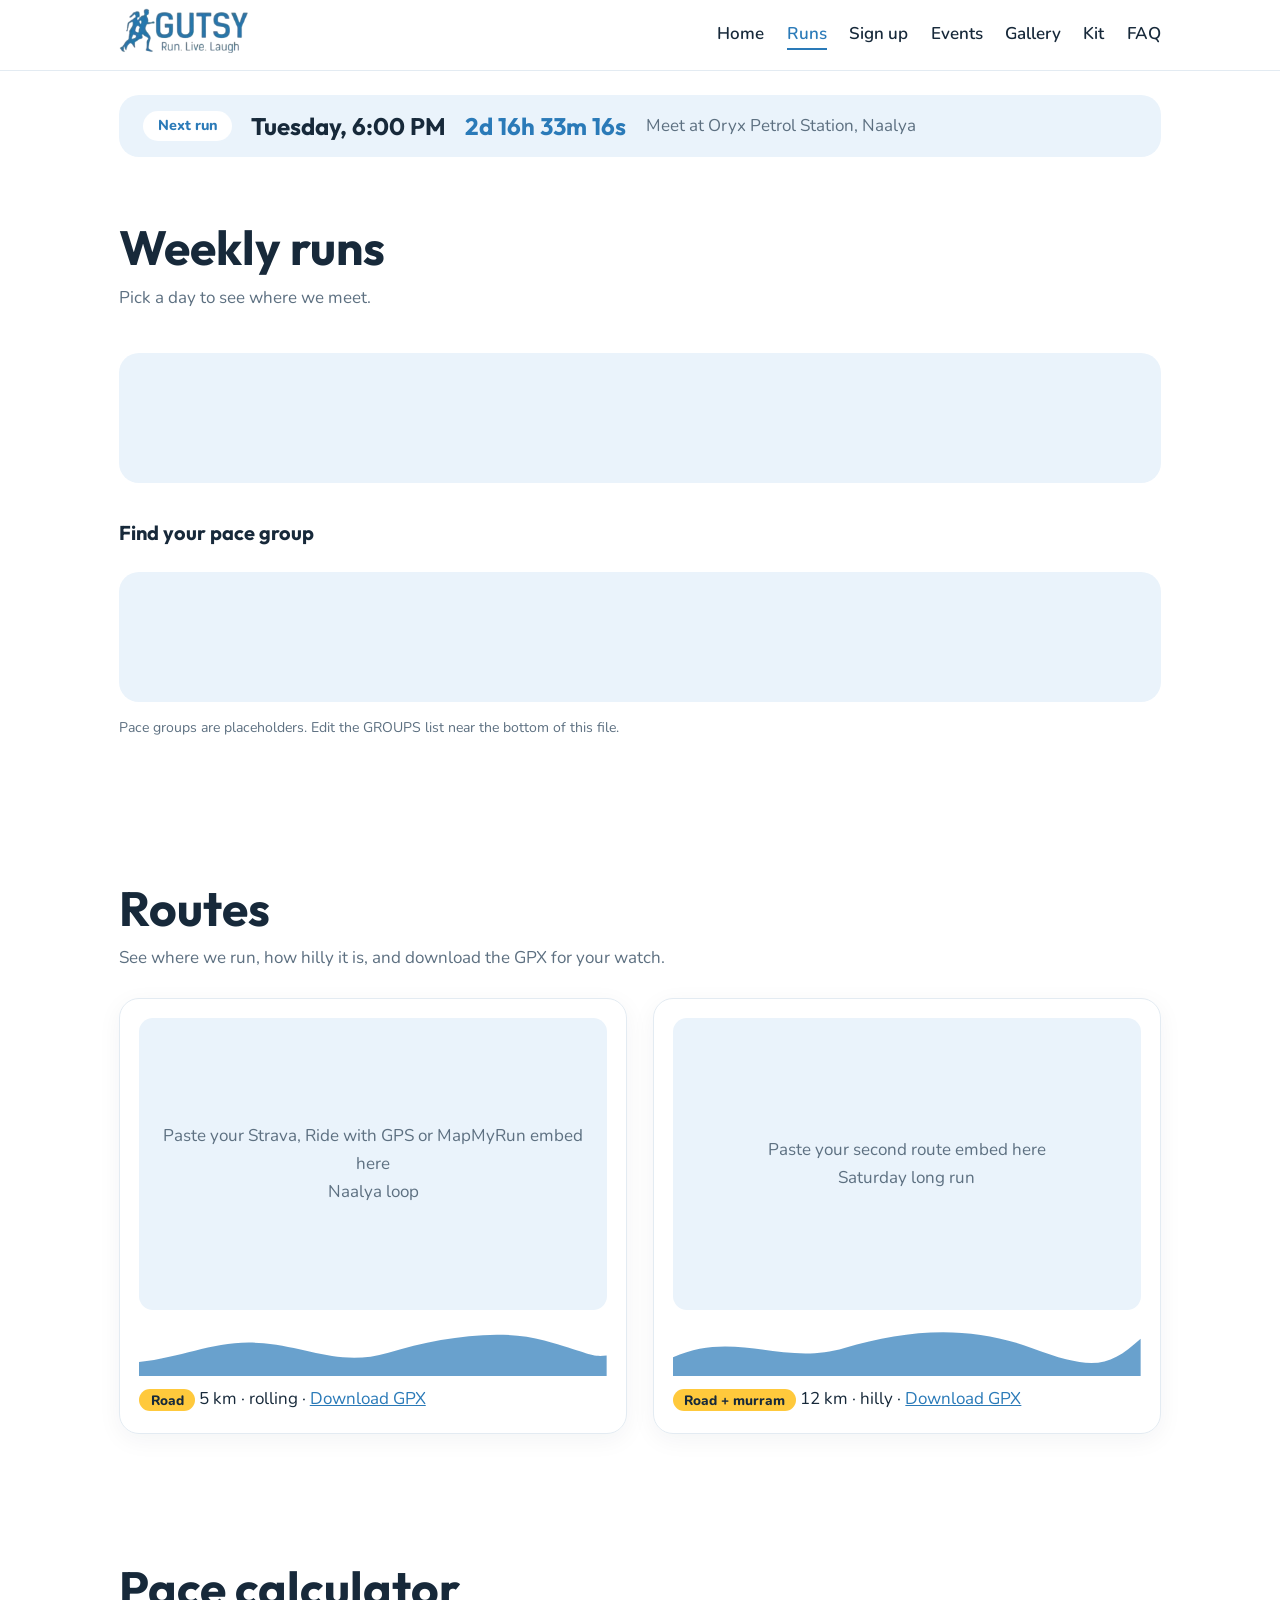
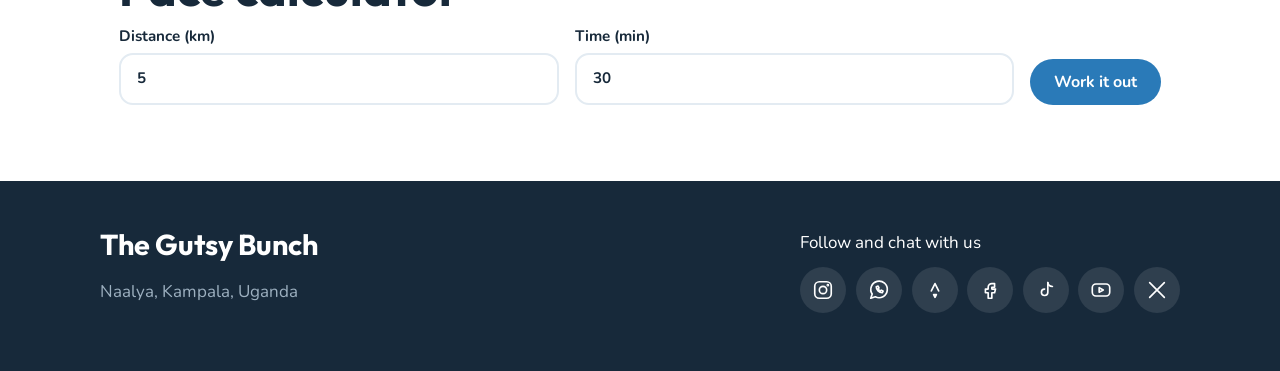
==== runs.html @ a8b138ac "first push of gutsy" ====
<!DOCTYPE html>
<html lang="en"><head><meta charset="utf-8"><meta name="viewport" content="width=device-width, initial-scale=1">
<title>Runs – The Gutsy Bunch</title>
<link rel="stylesheet" href="https://fonts.googleapis.com/css2?family=Nunito:wght@400;600;800&family=Outfit:wght@500;700&display=swap">
<link rel="stylesheet" href="css/style.css"></head><body>
<header><nav><a href="index.html"><img src="images/logo.png" alt="Gutsy – Run. Live. Laugh."></a>
<button id="burger" aria-label="Menu">☰</button><div class="links" id="links"><a href="index.html">Home</a><a href="runs.html" class="on">Runs</a><a href="signup.html">Sign up</a><a href="events.html">Events</a><a href="gallery.html">Gallery</a><a href="shop.html">Kit</a><a href="faq.html">FAQ</a></div></nav></header>
<div class="banner"><div class="next"><span class="pill">Next run</span><span class="when" id="nx-day"></span><span class="cd" id="nx-cd"></span><span id="nx-place" style="color:var(--mute)"></span></div></div><section id="runs"><h2>Weekly runs</h2><p class="lead">Pick a day to see where we meet.</p>
<div class="tabs" role="tablist" id="rtabs"></div><div class="panel" id="rpanel"></div>
<h3 style="margin:2.4rem 0 .8rem">Find your pace group</h3>
<div class="tabs" id="gtabs"></div><div class="panel" id="gpanel"></div>
<p class="note">Pace groups are placeholders. Edit the GROUPS list near the bottom of this file.</p></section><section id="routes"><h2>Routes</h2><p class="lead">See where we run, how hilly it is, and download the GPX for your watch.</p>
<div class="routes">
<div class="card"><div class="map">Paste your Strava, Ride with GPS or MapMyRun embed here<br>Naalya loop</div>
<svg class="elev" viewBox="0 0 300 60" preserveAspectRatio="none" role="img" aria-label="Elevation profile"><path d="M0 45C30 40 50 20 80 25S130 50 160 35 230 8 260 22 290 40 300 38V60H0Z" fill="#2a7ab8" opacity=".7"/></svg>
<span class="tag">Road</span> 5 km · rolling · <a href="#" onclick="return alert('Link your GPX file here')">Download GPX</a></div>
<div class="card"><div class="map">Paste your second route embed here<br>Saturday long run</div>
<svg class="elev" viewBox="0 0 300 60" preserveAspectRatio="none" role="img" aria-label="Elevation profile"><path d="M0 40C40 10 70 50 110 30S190 5 230 30 280 50 300 20V60H0Z" fill="#2a7ab8" opacity=".7"/></svg>
<span class="tag">Road + murram</span> 12 km · hilly · <a href="#" onclick="return alert('Link your GPX file here')">Download GPX</a></div></div></section><section><h2>Pace calculator</h2><div class="pace"><label>Distance (km)<input id="pd" type="number" step=".1" value="5"></label><label>Time (min)<input id="pt" type="number" step=".1" value="30"></label><button class="btn" id="pb">Work it out</button></div><div id="pout"></div></section>
<footer><div class="in"><div><h3 style="font-size:1.8rem">The Gutsy Bunch</h3><p style="color:#9db0c0">Naalya, Kampala, Uganda</p></div>
<div><p style="margin:0 0 .6rem">Follow and chat with us</p><div class="soc" id="soc"></div></div></div></footer>
<script src="js/config.js"></script><script src="js/common.js"></script><script src="js/runs.js"></script></body></html>
---- css/style.css ----
/* ==========================================================
   THE GUTSY BUNCH: STYLE FILE
   Save as: gutsy-site/css/style.css

   WHAT'S IN HERE (search for the number to jump to a section)
    1. Colours and sizes (change the look of the whole site here)
    2. Page basics: text, headings, links, spacing
    3. Buttons
    4. Top menu (header)
    5. Home page: big heading and "Next run" card
    6. Runs page: day tabs, pace groups, maps
    7. Cards (the white boxes used all over)
    8. First-timer questions (FAQ)
    9. Forms: sign up, waiver, shop, volunteer
   10. Events list
   11. Stats boxes
   12. Photo gallery and full-screen viewer
   13. News
   14. Shop items
   15. Safety rules and pace calculator
   16. Footer and social icons
   17. Home and Runs page extras
   18. Phones (small screens)
   19. Accessibility
   ========================================================== */


/* ---------- 1. COLOURS AND SIZES ----------
   Change a colour here and it changes everywhere. */
:root{
  --ink:#17293a;    /* main text, dark navy */
  --mute:#5d7081;   /* softer grey text */
  --blue:#2a7ab8;   /* club blue (from the logo) */
  --tint:#eaf3fb;   /* very light blue backgrounds */
  --sun:#ffc93c;    /* yellow highlights */
  --line:#e3ebf2;   /* thin borders */
  --r:20px;         /* how round the corners are */
}


/* ---------- 2. PAGE BASICS ---------- */
*{box-sizing:border-box}
html{scroll-behavior:smooth;scroll-padding-top:80px}
body{margin:0;background:#fff;color:var(--ink);font:17px/1.65 Nunito,system-ui,sans-serif}   /* white page, Nunito text */
h1,h2,h3{font-family:Outfit,sans-serif;margin:0;line-height:1.1;font-weight:700}             /* Outfit headings */
h2{font-size:clamp(2rem,5vw,3rem);margin-bottom:.6rem}
h3{font-size:1.25rem}
section{max-width:1080px;margin:auto;padding:4rem 1.2rem}   /* every page block */
.lead{color:var(--mute);max-width:56ch;margin:0 0 1.6rem}   /* grey intro line under a heading */
.note{font-size:.88rem;color:var(--mute)}                   /* small grey notes */
a{color:var(--blue)}
:focus-visible{outline:3px solid var(--sun);outline-offset:2px}


/* ---------- 3. BUTTONS ----------
   .btn       = normal blue button
   .btn.soft  = pale blue button
   .btn.sun   = yellow button
   .sign-btn  = bigger button (use class="sign-btn" in your HTML)
   FIXED: your version had "font:sans-serif" (not valid, so the browser ignored it)
   and a comma in .sign-btn where a semicolon belongs (which cancelled the font size). */
.btn{display:inline-flex;align-items:center;gap:.5rem;background:var(--blue);color:#fff;border:0;padding:.75rem 1.5rem;font:700 1rem Nunito,sans-serif;border-radius:99px;cursor:pointer;text-decoration:none;transition:transform .15s,box-shadow .15s}
.sign-btn{display:inline-flex;align-items:center;gap:.5rem;background:var(--blue);color:#fff;border:0;padding:12px 24px;font:700 20px Nunito,sans-serif;border-radius:99px;cursor:pointer;text-decoration:none;transition:transform .15s,box-shadow .15s}
.btn:hover,.sign-btn:hover{transform:translateY(-2px);box-shadow:0 8px 20px #2a7ab833}   /* lifts when you hover */
.btn.soft{background:var(--tint);color:var(--blue)}
.btn.sun{background:var(--sun);color:var(--ink)}


/* ---------- 4. TOP MENU ---------- */
header{position:sticky;top:0;z-index:30;background:#fffffff0;backdrop-filter:blur(8px);border-bottom:1px solid var(--line)}
nav{max-width:1080px;margin:auto;display:flex;align-items:center;gap:1rem;padding:.5rem 1.2rem}
nav img{height:45px;width:auto;flex-shrink:0;max-width:none}   /* LOGO SIZE: change 120px (leave width on auto) */
nav .links{display:flex;gap:1.4rem;margin-left:auto;font-weight:600}
nav .links a{color:var(--ink);text-decoration:none}
nav .links a:hover{color:var(--blue)}
.links a.on{color:var(--blue);border-bottom:2px solid var(--blue)}   /* the page you are on */
#burger{display:none;margin-left:auto;background:var(--tint);border:0;border-radius:12px;padding:.5rem .8rem;font-size:1.2rem;cursor:pointer}   /* ☰ button, phones only */


/* ---------- 5. HOME PAGE: HERO AND "NEXT RUN" CARD ---------- */
.hero{display:grid;grid-template-columns:1.2fr 1fr;gap:2.5rem;align-items:center;padding-top:3.5rem}
.hero h1{font-size:clamp(3rem,8vw,5.4rem);letter-spacing:-1px}
.hero h1 em{font-style:normal;color:var(--blue)}             /* the blue word "Laugh." */
.next{background:var(--tint);border-radius:28px;padding:2rem;position:relative}
.next .when{font:700 2.2rem Outfit;margin:.3rem 0}
.next .cd{font:700 1.5rem Outfit;color:var(--blue)}          /* countdown numbers */
.pill{display:inline-block;background:#fff;border-radius:99px;padding:.2rem .9rem;font-weight:800;font-size:.9rem;color:var(--blue)}

/* ---------- LANDING PICTURE (Midnight Runners style) ----------
   Full-width photo behind the hero, dark overlay, white text.
   Needs images/hero.png and <div class="landing"> around the hero in index.html.
   The photo stays fixed while you scroll. To make it scroll normally, delete the word "fixed" below.
   Darker overlay: raise .35 and .7. Lighter: lower them. */
.landing{background:linear-gradient(rgba(12,27,42,.55),rgba(12,27,42,.55)),url("../images/hero.png") center/cover no-repeat fixed;min-height:88vh;display:flex;align-items:center}
.landing .hero{width:100%}
.landing h1{color:#fff}
.landing h1 em{color:var(--sun)}
.landing .lead{color:#e8f0f6}


/* ---------- 6. RUNS PAGE: TABS AND PANELS ---------- */
.tabs{display:flex;gap:.5rem;flex-wrap:wrap;margin-bottom:1rem}
.tab{border:2px solid var(--line);background:#fff;border-radius:99px;padding:.5rem 1.2rem;font:700 1rem Nunito;cursor:pointer;color:var(--ink)}
.tab[aria-selected=true]{background:var(--blue);border-color:var(--blue);color:#fff}   /* the chosen tab */
.panel{background:var(--tint);border-radius:var(--r);padding:1.6rem;min-height:130px}
.panel h3{font-size:1.6rem;margin-bottom:.3rem}
.routes,.two{display:grid;grid-template-columns:1fr 1fr;gap:1.6rem}   /* two columns side by side */
.map{aspect-ratio:16/10;border-radius:14px;background:var(--tint);display:grid;place-items:center;text-align:center;color:var(--mute);padding:1rem}
.elev{width:100%;height:56px;display:block;margin:.6rem 0}                /* elevation graph */
.tag{background:var(--sun);border-radius:99px;padding:.1rem .7rem;font-size:.85rem;font-weight:800}   /* "Road" label */


/* ---------- 7. CARDS ---------- */
.card{border:1px solid var(--line);border-radius:var(--r);padding:1.2rem;box-shadow:0 6px 24px #17293a0d}


/* ---------- 8. FIRST-TIMER QUESTIONS ---------- */
details{border:1px solid var(--line);border-radius:16px;padding:.9rem 1.2rem;margin-bottom:.7rem;transition:background .2s}
details[open]{background:var(--tint)}
summary{font:700 1.15rem Outfit;cursor:pointer}


/* ---------- 9. FORMS ---------- */
form{display:grid;gap:.9rem}
label{font-weight:700;font-size:.95rem;display:grid;gap:.25rem}
input,select{font:inherit;padding:.7rem 1rem;border:2px solid var(--line);border-radius:14px;width:100%;background:#fff;color:var(--ink)}
input:focus,select:focus{border-color:var(--blue);outline:0}
.waiver{max-height:130px;overflow:auto;background:var(--tint);border-radius:14px;padding:.9rem;font-size:.92rem}   /* scrolling waiver text */
.chk{display:flex;gap:.6rem;align-items:flex-start;font-weight:400}
.chk input{width:auto;margin-top:.45rem}                      /* tick box */
.ok{display:none;background:var(--sun);border-radius:14px;padding:.8rem}   /* "Done" message */


/* ---------- 10. EVENTS LIST ---------- */
.ev{display:grid;grid-template-columns:76px 1fr auto;gap:1rem;align-items:center;padding:.9rem 0;border-top:1px solid var(--line)}
.ev .dt{background:var(--tint);border-radius:16px;text-align:center;padding:.5rem 0;font:700 1.7rem/1 Outfit;color:var(--blue)}   /* date box */
.ev .dt small{display:block;font:700 .8rem Nunito}


/* ---------- 11. STATS BOXES ---------- */
.stats{display:grid;grid-template-columns:repeat(auto-fit,minmax(230px,1fr));gap:1rem}
.stats div{background:var(--blue);color:#fff;border-radius:var(--r);padding:4rem 1.4rem}
.stats b{display:block;font:700 5rem/1 Outfit; text-align:center;margin-bottom:.4rem}
.stats small{font-size:1.4rem}
.stats h3{color:#fff;margin: 0.7rem 0.3rem}
.stats p{margin:0;color:#cdddec;font-size:.95rem;line-height:1.5}   /* the little explanation */

/* ---------- 12. PHOTO GALLERY AND VIEWER ---------- */
.gtools{display:flex;gap:.5rem;flex-wrap:wrap;align-items:center;margin-bottom:1rem}   /* filter buttons row */
.gtools .btn{margin-left:auto}
.gal{display:grid;grid-template-columns:repeat(auto-fill,minmax(210px,1fr));gap:.8rem}   /* photo grid; 210px = smallest photo width */
.gal figure{margin:0;aspect-ratio:1;border-radius:var(--r);overflow:hidden;position:relative;background:var(--tint);cursor:zoom-in;display:grid;place-items:center;color:var(--blue);text-align:center;font-weight:700;padding:1rem}
.gal figure:nth-child(5n+1){background:#d6e8f6}                       /* colours of empty photo slots */
.gal figure:nth-child(5n+3){background:#fff4cc;color:#8a6a00}
.gal img{position:absolute;inset:0;width:100%;height:100%;object-fit:cover;transition:transform .4s}
.gal figure:hover img{transform:scale(1.06)}                         /* photo zooms on hover */
.gal figcaption{position:absolute;left:0;right:0;bottom:0;padding:.6rem .8rem;color:#fff;background:linear-gradient(transparent,#000a);font-size:.9rem;text-align:left;opacity:0;transition:opacity .2s}
.gal figure:hover figcaption{opacity:1}                              /* caption shows on hover */
/* full-screen viewer */
#lb{position:fixed;inset:0;background:#0c1b2af2;z-index:50;display:none;place-items:center;padding:1rem}
#lb.on{display:grid}
#lb .st{max-width:900px;width:100%;text-align:center;color:#fff}
#lb img{max-width:100%;max-height:72vh;border-radius:16px}
#lb .ph{background:var(--tint);color:var(--blue);border-radius:16px;padding:5rem 1rem;font:700 1.4rem Outfit}
#lb button{position:absolute;background:#fff2;color:#fff;border:0;border-radius:50%;width:48px;height:48px;font-size:1.5rem;cursor:pointer}
#lb .x{top:1rem;right:1rem}                                          /* close */
#lb .pv{left:1rem;top:50%}                                           /* previous */
#lb .nx{right:1rem;top:50%}                                          /* next */


/* ---------- 13. NEWS ---------- */
.news article{display:grid;grid-template-columns:90px 1fr;gap:1rem;padding:1rem 0;border-top:1px solid var(--line)}
.news time{color:var(--mute);font-weight:700}


/* ---------- 14. SHOP ---------- */
.shop{display:grid;grid-template-columns:repeat(auto-fit,minmax(200px,1fr));gap:1rem}
.shop .card{cursor:pointer;text-align:center;transition:transform .2s,border-color .2s}
.shop .card:hover,.shop .card.sel{transform:translateY(-4px);border-color:var(--blue)}   /* hovered or chosen item */
.shop svg{width:100%;height:100px}


/* ---------- 15. SAFETY RULES AND PACE CALCULATOR ---------- */
.rules{columns:2;column-gap:2.5rem;padding-left:1.2rem}
.rules li{margin-bottom:.7rem;break-inside:avoid}
.pace{display:flex;gap:1rem;flex-wrap:wrap;align-items:end}
.pace label{flex:1;min-width:120px}
#pout{font:700 1.8rem Outfit;color:var(--blue);margin-top:.8rem}   /* calculator answer */


/* ---------- 16. FOOTER AND SOCIAL ICONS ---------- */
footer{background:var(--ink);color:#fff;padding:3rem 1.2rem}
footer .in{max-width:1080px;margin:auto;display:flex;flex-wrap:wrap;gap:2rem;justify-content:space-between}
.soc{display:flex;gap:.6rem;flex-wrap:wrap}
.soc a{width:46px;height:46px;border-radius:50%;background:#ffffff1a;display:grid;place-items:center;transition:background .2s,transform .2s}
.soc a:hover{background:var(--sun);transform:translateY(-3px)}
.soc a:hover svg{stroke:var(--ink)}
.soc svg{width:22px;height:22px;fill:none;stroke:#fff;stroke-width:1.8;stroke-linecap:round;stroke-linejoin:round}


/* ---------- 17. HOME AND RUNS PAGE EXTRAS ---------- */
/* "Next run" strip at the top of the Runs page */
.banner{max-width:1080px;margin:1.5rem auto 0;padding:0 1.2rem}
.banner .next{display:flex;gap:1.2rem;align-items:center;flex-wrap:wrap;padding:1rem 1.5rem;border-radius:20px}
.banner .when{font-size:1.5rem;margin:0}
/* "Explore" boxes on the Home page */
.quick{display:grid;grid-template-columns:repeat(auto-fit,minmax(220px,1fr));gap:1rem}
.quick a{text-decoration:none;color:var(--ink);transition:transform .2s,border-color .2s}
.quick a:hover{transform:translateY(-4px);border-color:var(--blue)}
.quick p{margin:.4rem 0 0;color:var(--mute)}


/* ---------- 18. PHONES (screens under 780px wide) ---------- */
@media(max-width:780px){
  .hero,.routes,.two{grid-template-columns:1fr}              /* two columns become one */
  .rules{columns:1}
  .ev{grid-template-columns:64px 1fr}
  .ev .btn{grid-column:2}
  #burger{display:block}                                     /* show the ☰ button */
  nav .links{display:none;position:absolute;top:100%;left:0;right:0;background:#fff;flex-direction:column;padding:1rem 1.4rem;border-bottom:1px solid var(--line);margin:0}
  nav .links.on{display:flex}                                /* menu open */
  .landing{background-attachment:scroll;min-height:80vh}     /* photo scrolls normally on phones */
}


/* ---------- 19. ACCESSIBILITY ---------- */
/* Switches off animations for people whose device asks for less motion */
@media(prefers-reduced-motion:reduce){*{transition:none!important;scroll-behavior:auto!important}}
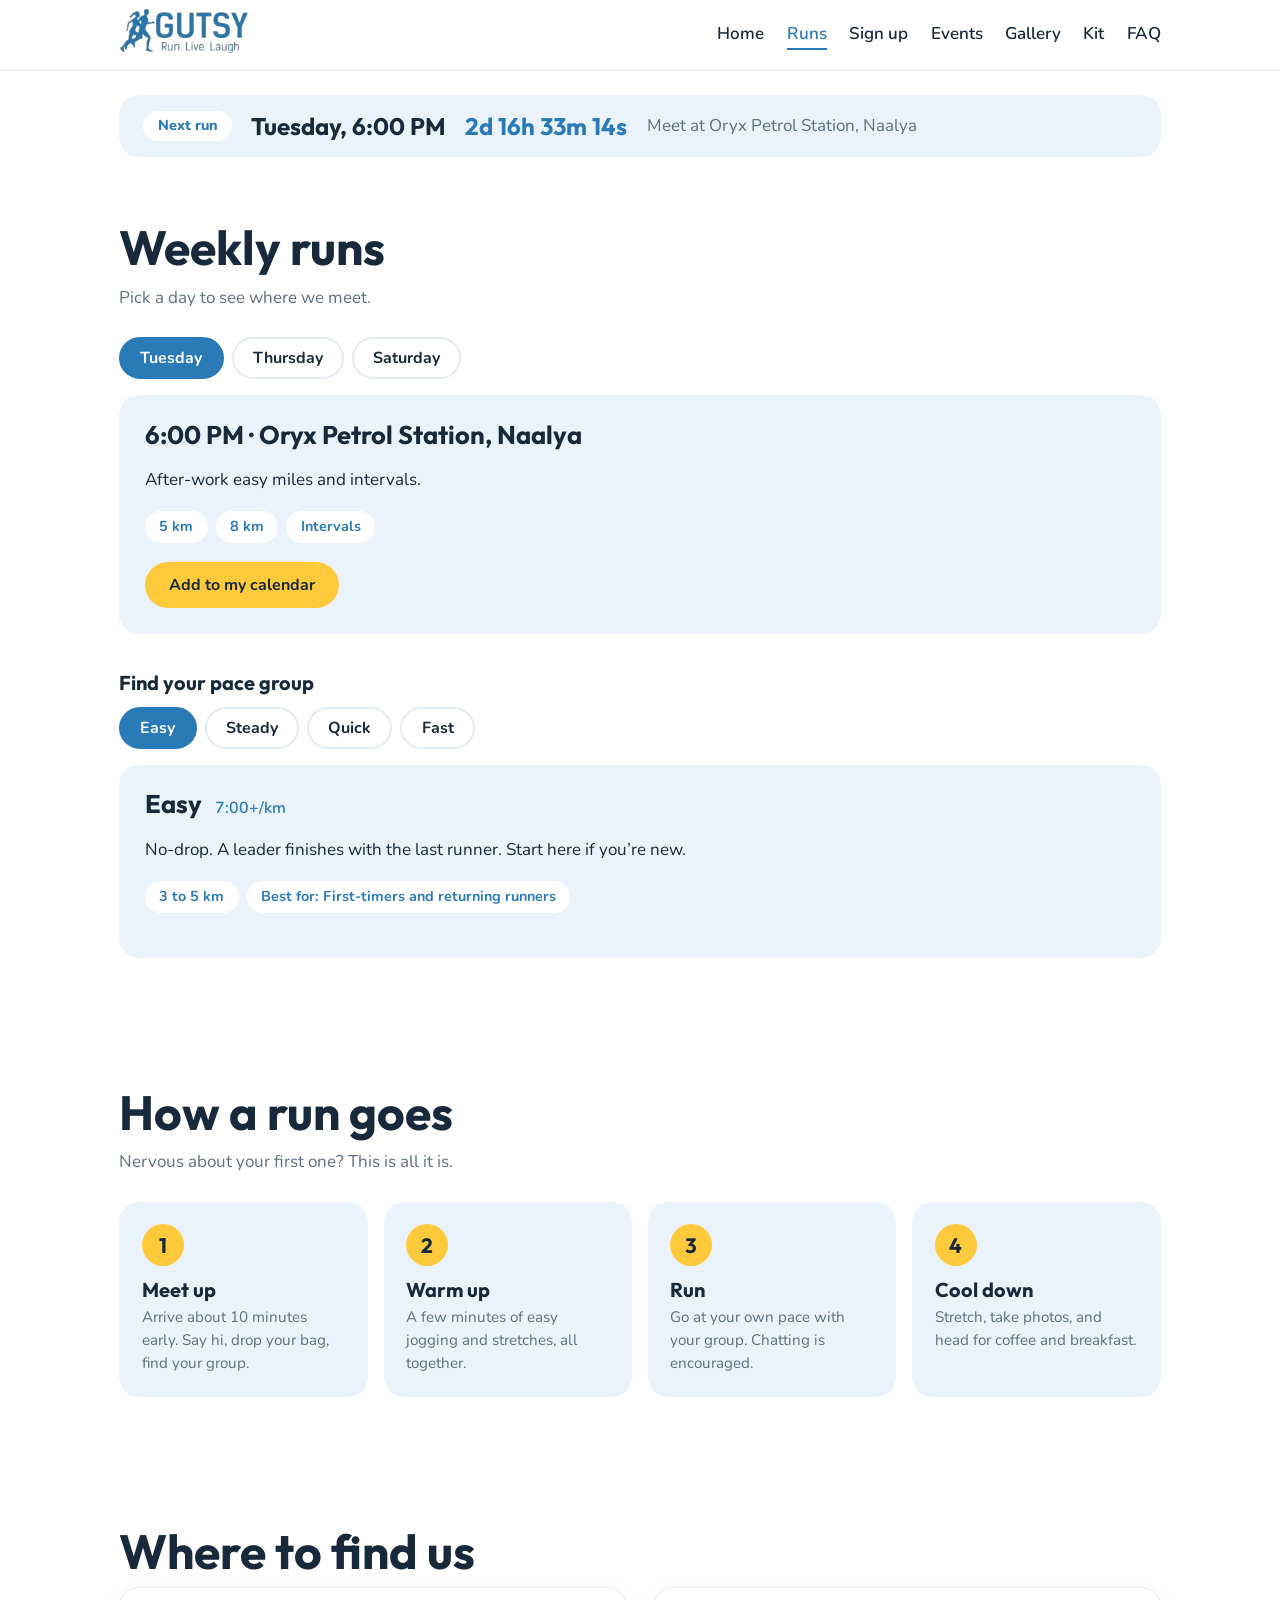
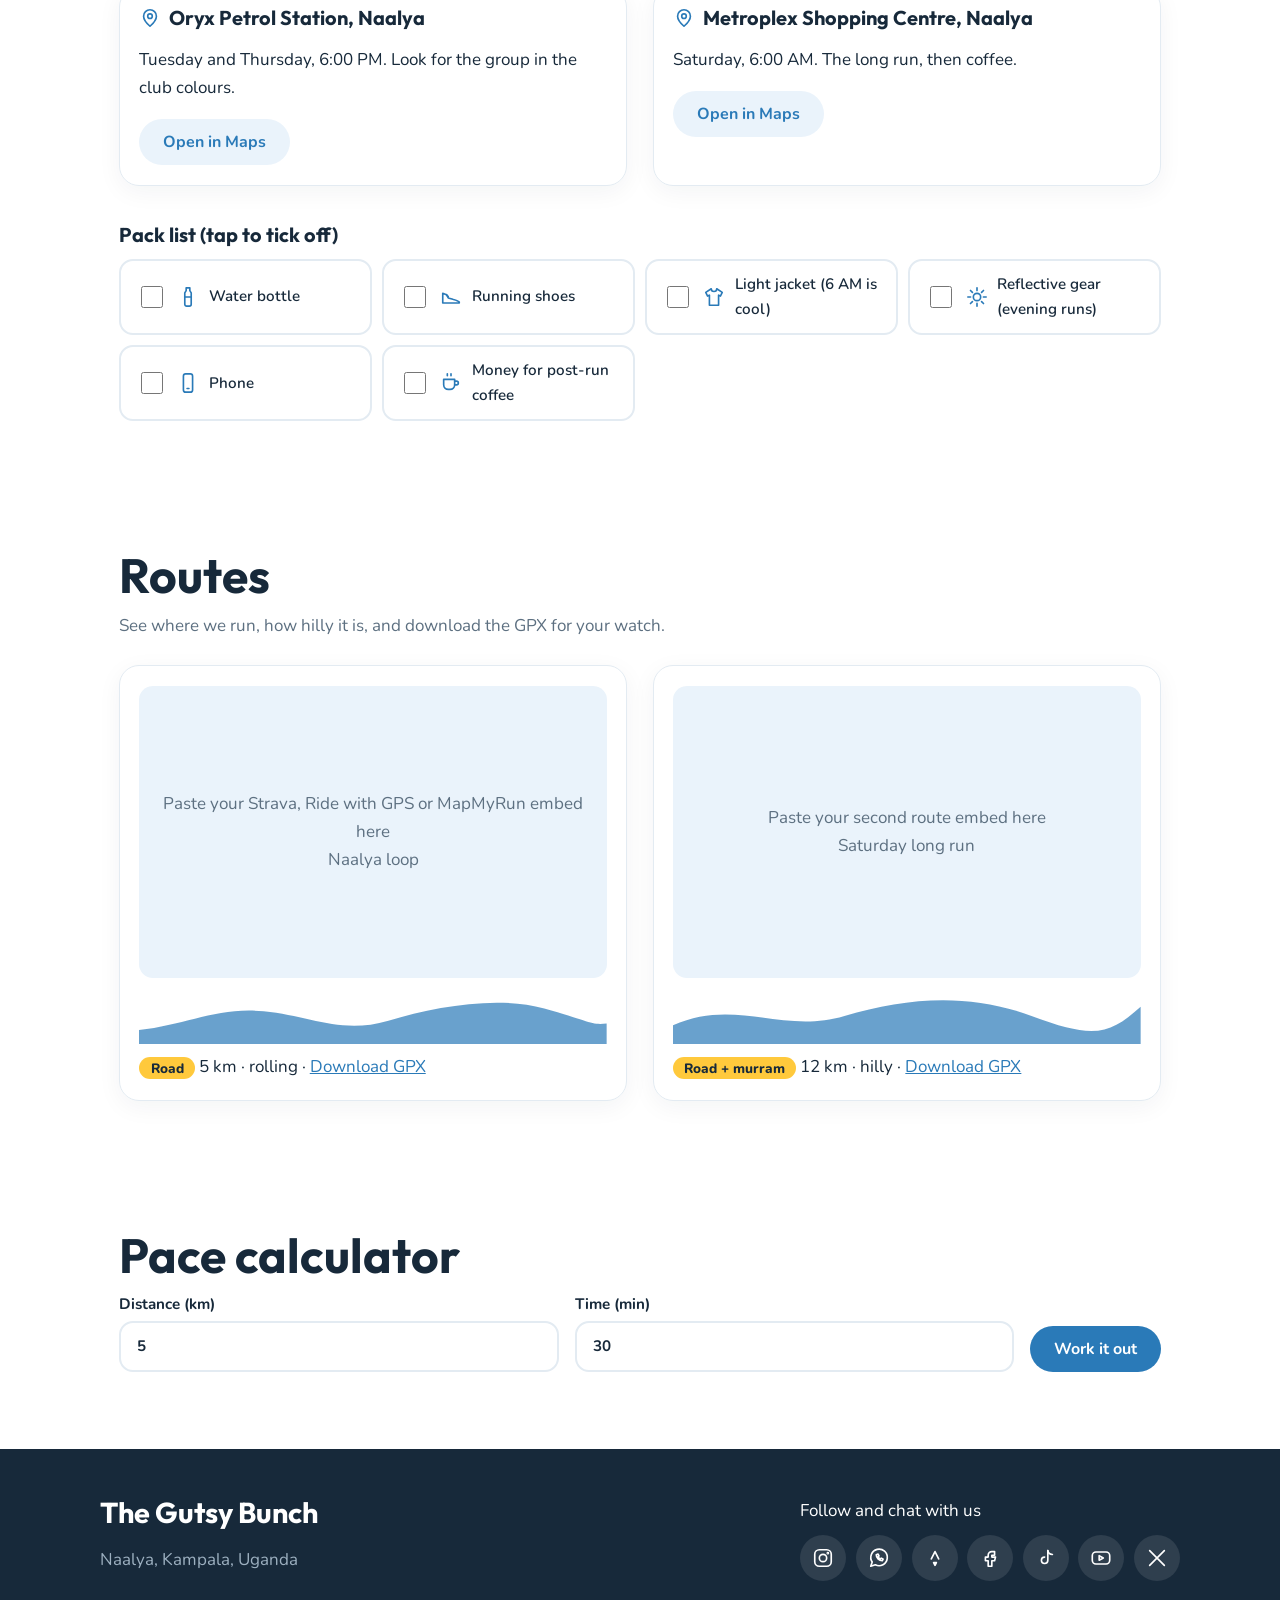
==== commit 23f6483d: "updated sign up page" ====
--- a/runs.html
+++ b/runs.html
@@ -9,7 +9,47 @@
 <div class="tabs" role="tablist" id="rtabs"></div><div class="panel" id="rpanel"></div>
 <h3 style="margin:2.4rem 0 .8rem">Find your pace group</h3>
 <div class="tabs" id="gtabs"></div><div class="panel" id="gpanel"></div>
-<p class="note">Pace groups are placeholders. Edit the GROUPS list near the bottom of this file.</p></section><section id="routes"><h2>Routes</h2><p class="lead">See where we run, how hilly it is, and download the GPX for your watch.</p>
+</section>
+
+<section>
+  <h2>How a run goes</h2>
+  <p class="lead">Nervous about your first one? This is all it is.</p>
+  <div class="steps">
+    <div class="step"><i>1</i><h3>Meet up</h3><p>Arrive about 10 minutes early. Say hi, drop your bag, find your group.</p></div>
+    <div class="step"><i>2</i><h3>Warm up</h3><p>A few minutes of easy jogging and stretches, all together.</p></div>
+    <div class="step"><i>3</i><h3>Run</h3><p>Go at your own pace with your group. Chatting is encouraged.</p></div>
+    <div class="step"><i>4</i><h3>Cool down</h3><p>Stretch, take photos, and head for coffee and breakfast.</p></div>
+  </div>
+</section>
+
+<section>
+  <h2>Where to find us</h2>
+  <div class="two">
+    <div class="card">
+      <h3><svg class="ico" viewBox="0 0 24 24"><path d="M12 21s-7-6.2-7-11a7 7 0 0 1 14 0c0 4.8-7 11-7 11z"/><circle cx="12" cy="10" r="2.5"/></svg>Oryx Petrol Station, Naalya</h3>
+      <p>Tuesday and Thursday, 6:00 PM. Look for the group in the club colours.</p>
+      <a class="btn soft" target="_blank" rel="noopener" href="https://www.google.com/maps/search/?api=1&query=Oryx+Petrol+Station+Naalya">Open in Maps</a>
+    </div>
+    <div class="card">
+      <h3><svg class="ico" viewBox="0 0 24 24"><path d="M12 21s-7-6.2-7-11a7 7 0 0 1 14 0c0 4.8-7 11-7 11z"/><circle cx="12" cy="10" r="2.5"/></svg>Metroplex Shopping Centre, Naalya</h3>
+      <p>Saturday, 6:00 AM. The long run, then coffee.</p>
+      <a class="btn soft" target="_blank" rel="noopener" href="https://www.google.com/maps/search/?api=1&query=Metroplex+Shopping+Centre+Naalya">Open in Maps</a>
+    </div>
+  </div>
+
+  <h3 style="margin-top:2.4rem">Pack list (tap to tick off)</h3>
+  <div class="checks">
+    <label><input type="checkbox"><span><svg class="ico" viewBox="0 0 24 24"><path d="M10 2h4v3l1.5 2.5V20a2 2 0 0 1-2 2h-3a2 2 0 0 1-2-2V7.5L10 5z"/><path d="M8.5 12h7"/></svg>Water bottle</span></label>
+    <label><input type="checkbox"><span><svg class="ico" viewBox="0 0 24 24"><path d="M3 17V8l4 1.5L9 13l5 1.5c3 .8 6 1.5 7 3v1H3z"/><path d="M7 9.5l2 2"/></svg>Running shoes</span></label>
+    <label><input type="checkbox"><span><svg class="ico" viewBox="0 0 24 24"><path d="M9 3L3 7l2 4 2-1v11h10V10l2 1 2-4-6-4c0 1.7-1.3 3-3 3S9 4.7 9 3z"/></svg>Light jacket (6 AM is cool)</span></label>
+    <label><input type="checkbox"><span><svg class="ico" viewBox="0 0 24 24"><circle cx="12" cy="12" r="4"/><path d="M12 2v3M12 19v3M2 12h3M19 12h3M4.9 4.9l2.1 2.1M17 17l2.1 2.1M4.9 19.1L7 17M17 7l2.1-2.1"/></svg>Reflective gear (evening runs)</span></label>
+    <label><input type="checkbox"><span><svg class="ico" viewBox="0 0 24 24"><rect x="7" y="2" width="10" height="20" rx="2.5"/><path d="M11 18h2"/></svg>Phone</span></label>
+    <label><input type="checkbox"><span><svg class="ico" viewBox="0 0 24 24"><path d="M4 8h12v6a5 5 0 0 1-5 5H9a5 5 0 0 1-5-5z"/><path d="M16 10h2a2 2 0 0 1 0 4h-2"/><path d="M8 2v2M12 2v2"/></svg>Money for post-run coffee</span></label>
+  </div>
+  
+</section>
+
+<section id="routes"><h2>Routes</h2><p class="lead">See where we run, how hilly it is, and download the GPX for your watch.</p>
 <div class="routes">
 <div class="card"><div class="map">Paste your Strava, Ride with GPS or MapMyRun embed here<br>Naalya loop</div>
 <svg class="elev" viewBox="0 0 300 60" preserveAspectRatio="none" role="img" aria-label="Elevation profile"><path d="M0 45C30 40 50 20 80 25S130 50 160 35 230 8 260 22 290 40 300 38V60H0Z" fill="#2a7ab8" opacity=".7"/></svg>
--- a/css/style.css
+++ b/css/style.css
@@ -109,6 +109,10 @@
 .elev{width:100%;height:56px;display:block;margin:.6rem 0}                /* elevation graph */
 .tag{background:var(--sun);border-radius:99px;padding:.1rem .7rem;font-size:.85rem;font-weight:800}   /* "Road" label */
 
+/* Runs panels: tags */
+.panel h3 small{font:600 1rem Nunito,sans-serif;color:var(--blue);margin-left:.5rem}
+.chips{display:flex;gap:.5rem;flex-wrap:wrap;margin:.8rem 0 1.2rem}
+.chips span{background:#fff;border-radius:99px;padding:.25rem .9rem;font-weight:700;font-size:.9rem;color:var(--blue)}
 
 /* ---------- 7. CARDS ---------- */
 .card{border:1px solid var(--line);border-radius:var(--r);padding:1.2rem;box-shadow:0 6px 24px #17293a0d}
@@ -124,7 +128,6 @@
 form{display:grid;gap:.9rem}
 label{font-weight:700;font-size:.95rem;display:grid;gap:.25rem}
 input,select{font:inherit;padding:.7rem 1rem;border:2px solid var(--line);border-radius:14px;width:100%;background:#fff;color:var(--ink)}
-input:focus,select:focus{border-color:var(--blue);outline:0}
 .waiver{max-height:130px;overflow:auto;background:var(--tint);border-radius:14px;padding:.9rem;font-size:.92rem}   /* scrolling waiver text */
 .chk{display:flex;gap:.6rem;align-items:flex-start;font-weight:400}
 .chk input{width:auto;margin-top:.45rem}                      /* tick box */
@@ -209,6 +212,35 @@
 .quick a:hover{transform:translateY(-4px);border-color:var(--blue)}
 .quick p{margin:.4rem 0 0;color:var(--mute)}
 
+/* Line icons */
+.ico{width:22px;height:22px;fill:none;stroke:var(--blue);stroke-width:1.8;stroke-linecap:round;stroke-linejoin:round;flex-shrink:0}
+h3 .ico{vertical-align:-4px;margin-right:.5rem}
+.checks span{display:flex;align-items:center;gap:.6rem}
+
+/* Runs page: steps and pack list */
+.steps{display:grid;grid-template-columns:repeat(auto-fit,minmax(200px,1fr));gap:1rem}
+.step{background:var(--tint);border-radius:var(--r);padding:1.4rem;position:relative}
+.step i{display:grid;place-items:center;width:42px;height:42px;border-radius:50%;background:var(--sun);color:var(--ink);font:700 1.3rem Outfit,sans-serif;font-style:normal;margin-bottom:.8rem}
+.step p{margin:.3rem 0 0;color:var(--mute);font-size:.95rem;line-height:1.5}
+/* .step:nth-child(odd){transform:rotate(1deg)}
+.step:nth-child(even){transform:rotate(-1deg)} */
+.checks{display:grid;grid-template-columns:repeat(auto-fit,minmax(250px,1fr));gap:.6rem;margin-top:.8rem}
+.checks label{display:flex;align-items:center;gap:.7rem;background:#fff;border:2px solid var(--line);border-radius:14px;padding:.7rem 1rem;cursor:pointer;font-weight:600;transition:border-color .2s,background .2s}
+.checks input{width:22px;height:22px;accent-color:var(--blue);flex-shrink:0}
+.checks label:has(input:checked){background:var(--tint);border-color:var(--blue)}
+.checks input:checked+span{text-decoration:line-through;color:var(--mute)}
+
+
+/* Tilted photos on the Home page */
+.snaps{display:flex;justify-content:center;align-items:center;gap:1.5rem;flex-wrap:wrap;padding:1rem 0}
+.snap{display:block;width:min(300px,80vw);background:#fff;padding:.7rem .7rem 0;border-radius:6px;box-shadow:0 12px 30px rgba(23,41,58,.18);text-decoration:none;color:var(--ink);text-align:center;font:600 1rem Outfit,sans-serif;transition:transform .3s}
+.snap .ph{aspect-ratio:4/5;background:var(--tint);display:grid;place-items:center;color:var(--blue);font-weight:700;overflow:hidden}
+.snap img{width:100%;height:100%;object-fit:cover;display:block}
+.snap span{display:block;padding:.7rem 0}
+.snap:nth-child(1){transform:rotate(-5deg)}                    /* tilt of photo 1 */
+.snap:nth-child(2){transform:rotate(3deg) translateY(18px)}    /* photo 2, tilted and nudged down */
+.snap:nth-child(3){transform:rotate(-2deg)}                    /* photo 3 */
+.snap:hover{transform:rotate(0) scale(1.05);position:relative;z-index:2}   /* straightens on hover */
 
 /* ---------- 18. PHONES (screens under 780px wide) ---------- */
 @media(max-width:780px){
@@ -222,6 +254,24 @@
   .landing{background-attachment:scroll;min-height:80vh}     /* photo scrolls normally on phones */
 }
 
+/* Custom dropdown: the box you click, and the list that opens */
+.dd{position:relative}
+.dd-native{position:absolute;opacity:0;pointer-events:none;width:0;height:0;padding:0;border:0}
+.dd-btn{width:100%;text-align:left;font:inherit;font-weight:600;padding:.7rem 2.6rem .7rem 1rem;border:2px solid var(--line);border-radius:14px;color:var(--ink);cursor:pointer;background:#fff url("data:image/svg+xml,%3Csvg xmlns='http://www.w3.org/2000/svg' width='14' height='9' viewBox='0 0 14 9'%3E%3Cpath d='M1 1l6 6 6-6' fill='none' stroke='%232a7ab8' stroke-width='2' stroke-linecap='round' stroke-linejoin='round'/%3E%3C/svg%3E") no-repeat right 1rem center;background-size:14px 9px}
+.dd-btn:hover,.dd.open .dd-btn{border-color:var(--blue)}
+.dd-list{display:none;position:absolute;left:0;right:0;top:calc(100% + 6px);z-index:20;margin:0;padding:.4rem;list-style:none;background:#fff;border:1px solid var(--line);border-radius:16px;box-shadow:0 14px 34px rgba(23,41,58,.18);max-height:260px;overflow:auto}
+.dd.open .dd-list{display:block}
+.dd-list li{padding:.65rem .9rem;border-radius:10px;cursor:pointer;font-weight:600}
+.dd-list li:hover{background:var(--tint);color:var(--blue)}
+.dd-list li[aria-selected=true]{background:var(--blue);color:#fff}
+
+/* Payment details */
+.pay{display:grid;grid-template-columns:repeat(auto-fit,minmax(200px,1fr));gap:.8rem;margin:1.2rem 0}
+.pay>div{background:var(--tint);border-radius:16px;padding:1rem;display:grid;gap:.2rem;align-content:start}
+.pay-n{font:700 .9rem Outfit,sans-serif;color:var(--blue)}
+.pay b{font:700 1.5rem Outfit,sans-serif}
+.pay small{color:var(--mute)}
+.pay .btn{margin-top:.6rem;justify-self:start;padding:.5rem 1.1rem;font-size:.9rem}
 
 /* ---------- 19. ACCESSIBILITY ---------- */
 /* Switches off animations for people whose device asks for less motion */
